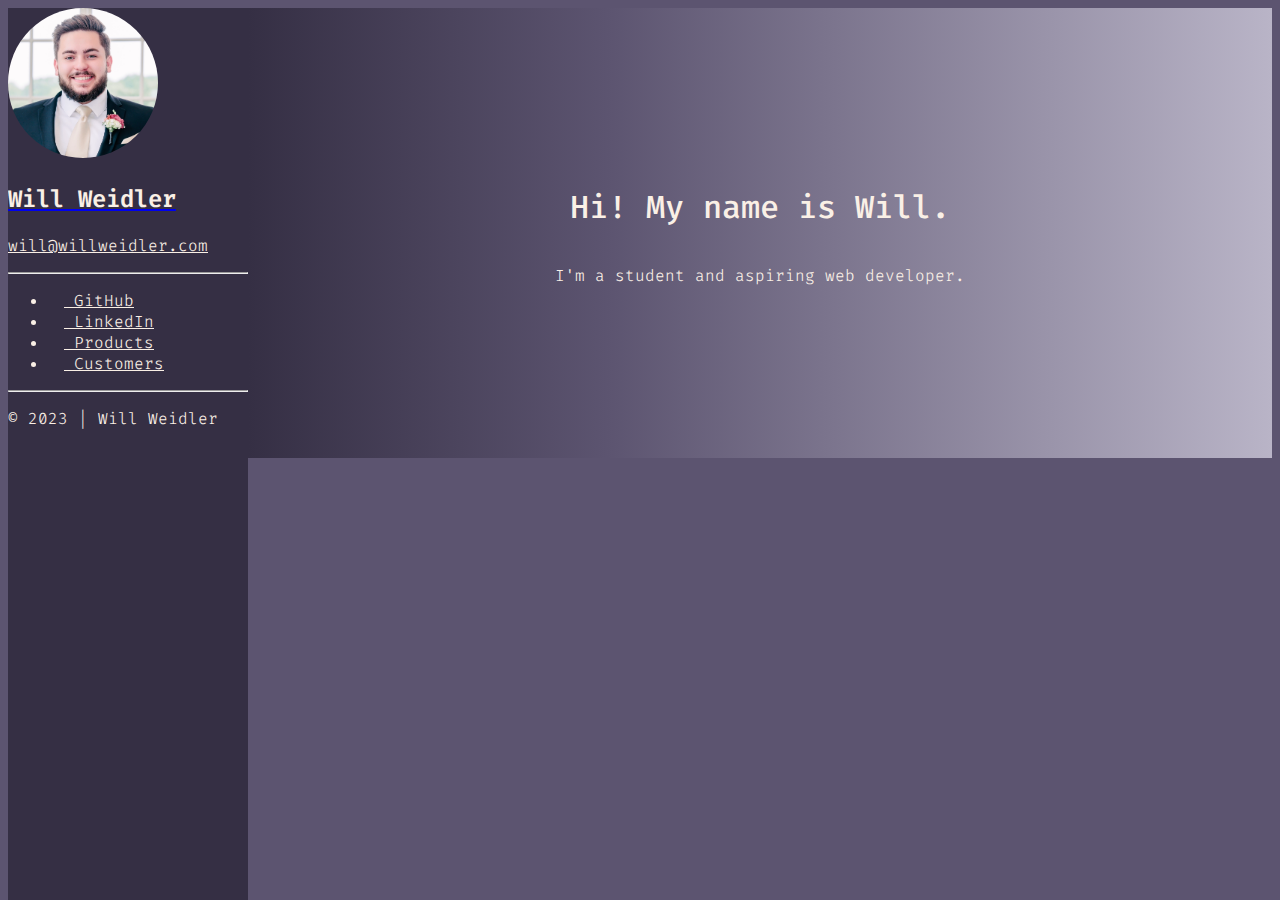
==== index.html @ bd22d5de "it's looking good" ====
<!DOCTYPE html>
<html>
  <head>
    <meta charset="utf-8" />
    <meta http-equiv="X-UA-Compatible" content="IE=edge" />
    <title>Will Weidler - Student</title>
    <meta name="description" content="" />
    <meta name="viewport" content="width=device-width, initial-scale=1" />
    <link
      href="https://cdn.jsdelivr.net/npm/bootstrap@5.3.2/dist/css/bootstrap.min.css"
      rel="stylesheet"
      integrity="sha384-T3c6CoIi6uLrA9TneNEoa7RxnatzjcDSCmG1MXxSR1GAsXEV/Dwwykc2MPK8M2HN"
      crossorigin="anonymous"
    />
    <link rel="preconnect" href="https://fonts.googleapis.com" />
    <link rel="preconnect" href="https://fonts.gstatic.com" crossorigin />
    <link
      href="https://fonts.googleapis.com/css2?family=Fira+Code:wght@300;400;500;600;700&display=swap"
      rel="stylesheet"
    />
    <link href="style.css" rel="stylesheet" />
  </head>
  <body>
    <!--Sidebar-->
    <div
      class="sidebar d-flex flex-column flex-shrink-0 p-3 bg-light"
      style="width: 240px; height: 100vh"
    >
      <a
        href="/"
        class="d-flex flex-column align-items-center mb-md-0 me-md-auto link-dark text-decoration-none"
      >
        <div class="text-center">
          <img
            class="profilepic mb-2"
            src="./assets/IMG_6729 2.jpg"
            width="100"
            height="100"
          />
          <h2 class="sidebar-text" style="font-weight: 600">Will Weidler</h2>
          <a
            class="sidebar-text flex-column align-items-center mb-md-0 me-md-auto link-dark text-decoration-underline"
            href="mailto:will@willweidler.com"
          >
            <p class="mb-0">will@willweidler.com</p>
          </a>
        </div>
      </a>
      <hr />
      <ul class="nav nav-pills flex-column mb-auto">
        <li>
          <a href="#" class="nav-link link-dark">
            <svg class="bi" width="16" height="16">
              <use xlink:href="#speedometer2"></use>
            </svg>
            GitHub
          </a>
        </li>
        <li>
          <a href="#" class="nav-link link-dark">
            <svg class="bi" width="16" height="16">
              <use xlink:href="#table"></use>
            </svg>
            LinkedIn
          </a>
        </li>
        <li>
          <a href="#" class="nav-link link-dark">
            <svg class="bi" width="16" height="16">
              <use xlink:href="#grid"></use>
            </svg>
            Products
          </a>
        </li>
        <li>
          <a href="#" class="nav-link link-dark">
            <svg class="bi" width="16" height="16">
              <use xlink:href="#people-circle"></use>
            </svg>
            Customers
          </a>
        </li>
      </ul>
      <hr />
      <p>© 2023 | Will Weidler</p>
    </div>

    <!--Hero-->
    <div class="px-4 py-5 text-center content hero">
      <h1 class="display-5 fw-bold text-body-emphasis heading">
        Hi! My name is Will.
      </h1>
      <div class="col-lg-6 mx-auto">
        <p class="lead mb-4">I'm a student and aspiring web developer.</p>
      </div>
    </div>
  </body>
  <script
    src="https://cdn.jsdelivr.net/npm/bootstrap@5.3.2/dist/js/bootstrap.bundle.min.js"
    integrity="sha384-C6RzsynM9kWDrMNeT87bh95OGNyZPhcTNXj1NW7RuBCsyN/o0jlpcV8Qyq46cDfL"
    crossorigin="anonymous"
  ></script>
</html>
---- style.css ----
body {
  background-color: #5c5470 !important;
  display: flex;
  font-family: Fira Code, monospace;
  font-weight: 100 !important;
  color: #faf0e6 !important;
}
/* Adjust the margin for your main content */
.content {
  margin-left: 240px; /* Should match the width of the sidebar */
}

h2 {
  font-size: x-large;
}
.sidebar {
  background-color: #352f44 !important;
  color: #faf0e6;
  width: 240px; /* Set a fixed initial width for the sidebar */
  min-height: 100vh; /* Make the sidebar at least as tall as the viewport */
  position: fixed;
}
.sidebar-text {
  color: #faf0e6 !important;
  font-family: Fira Code, monospace;
}
.sidebar-text:hover {
  color: #b9b4c7 !important;
}
.sidebar li {
  font-weight: 100;
}
.nav-link {
  color: #faf0e6 !important;
}
.nav-link:hover {
  color: #b9b4c7 !important;
}
.nav-item {
  color: #b9b4c7;
}
.profilepic {
  border-radius: 50%;
  width: 150px;
  height: 150px;
  object-fit: cover;
  object-position: 100% 0;
  text-align: center;
}
.hero {
  flex-grow: 1; /* Allow the hero section to grow and take remaining space */
  background: rgb(53, 47, 68);
  background: linear-gradient(
    90deg,
    rgba(53, 47, 68, 1) 0%,
    rgba(92, 84, 112, 1) 35%,
    rgba(185, 180, 199, 1) 100%
  );
  height: 50vh;
  display: flex;
  flex-direction: column;
  align-items: center;
  justify-content: center;
  text-align: center; /* Optional for centering text within the box */
}
.heading {
  color: #faf0e6 !important;
  font-weight: 500 !important;
}
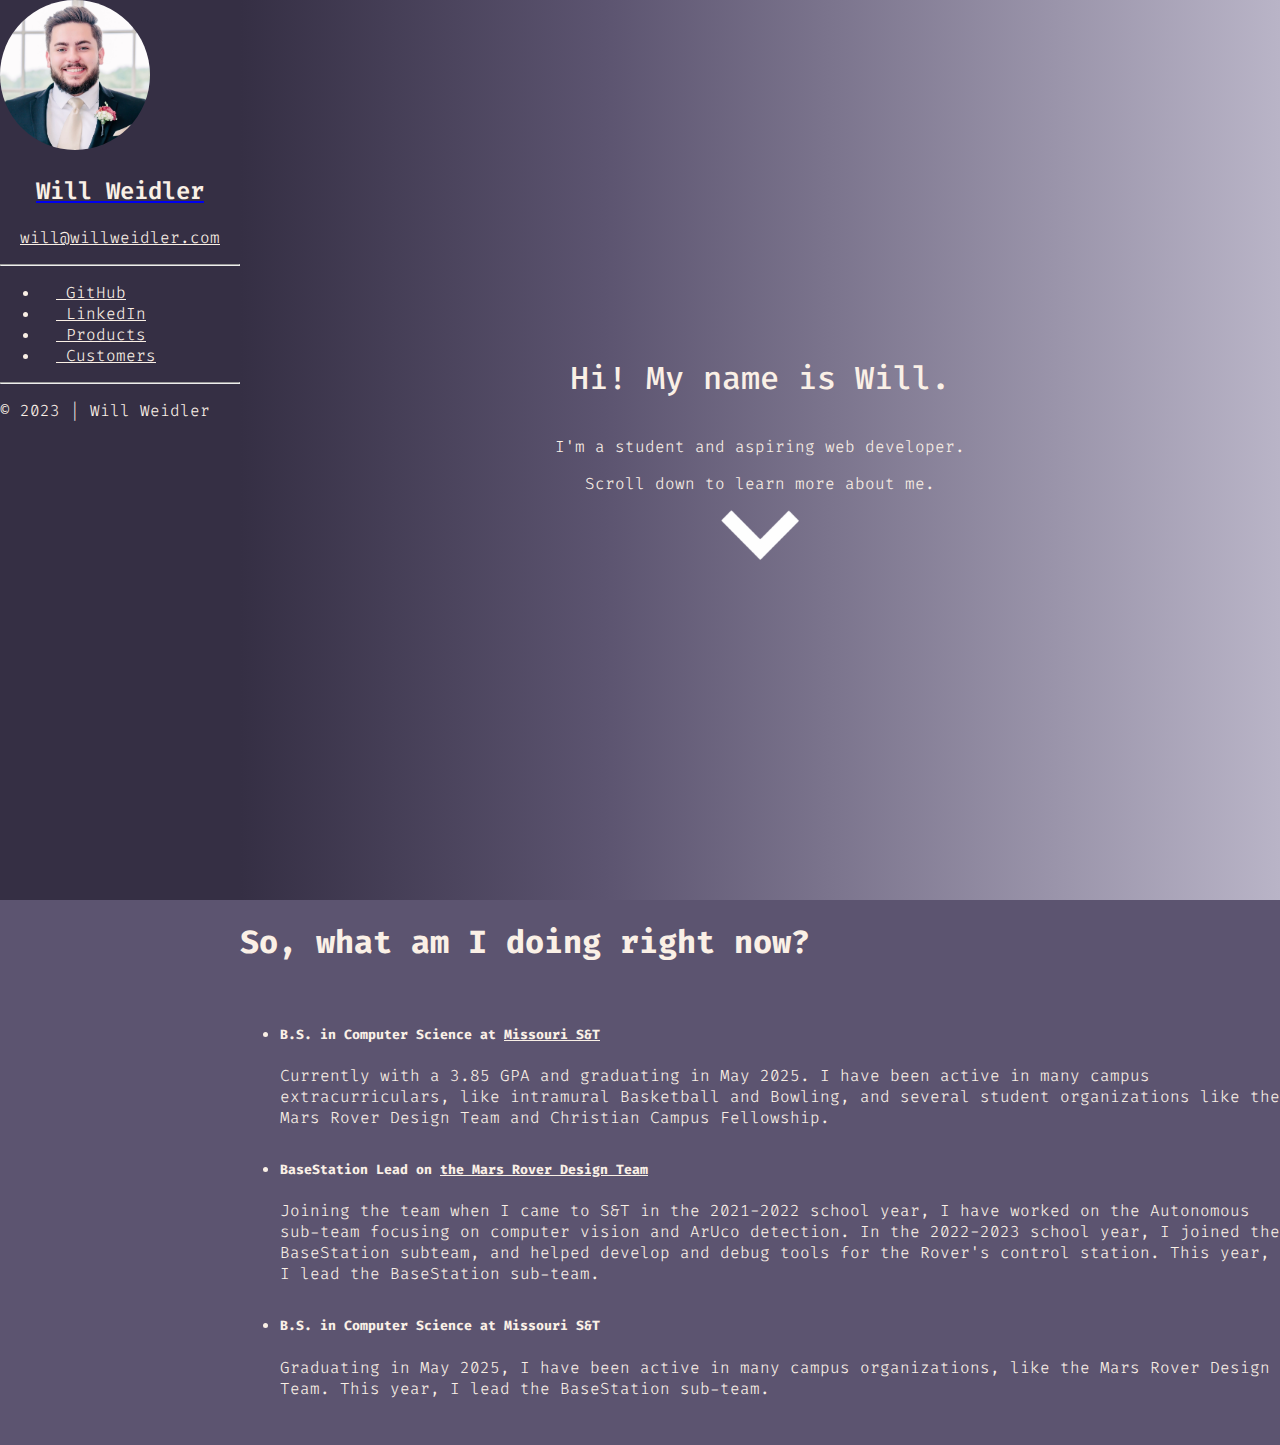
==== commit 6c1368ab: "progress" ====
--- a/index.html
+++ b/index.html
@@ -23,8 +23,7 @@
   <body>
     <!--Sidebar-->
     <div
-      class="sidebar d-flex flex-column flex-shrink-0 p-3 bg-light"
-      style="width: 240px; height: 100vh"
+      class="sidebar d-flex flex-column flex-shrink-0 p-3 bg-light border-end"
     >
       <a
         href="/"
@@ -37,9 +36,9 @@
             width="100"
             height="100"
           />
-          <h2 class="sidebar-text" style="font-weight: 600">Will Weidler</h2>
+          <h2 class="sidebar-info" style="font-weight: 600">Will Weidler</h2>
           <a
-            class="sidebar-text flex-column align-items-center mb-md-0 me-md-auto link-dark text-decoration-underline"
+            class="sidebar-info flex-column align-items-center mb-md-0 me-md-auto link-dark text-decoration-underline"
             href="mailto:will@willweidler.com"
           >
             <p class="mb-0">will@willweidler.com</p>
@@ -84,14 +83,72 @@
       <hr />
       <p>© 2023 | Will Weidler</p>
     </div>
+    <div>
+      <!--Hero-->
+      <div class="px-4 py-5 text-center content hero">
+        <h1 class="display-5 fw-bold text-body-emphasis heading">
+          Hi! My name is Will.
+        </h1>
+        <div class="col-lg-6 mx-auto">
+          <p class="lead mb-4">I'm a student and aspiring web developer.</p>
+          <p>Scroll down to learn more about me.</p>
+          <img src="./assets/arrow down.png" height="50" />
+        </div>
+      </div>
 
-    <!--Hero-->
-    <div class="px-4 py-5 text-center content hero">
-      <h1 class="display-5 fw-bold text-body-emphasis heading">
-        Hi! My name is Will.
-      </h1>
-      <div class="col-lg-6 mx-auto">
-        <p class="lead mb-4">I'm a student and aspiring web developer.</p>
+      <!--Jumbotron-->
+      <div class="px-4 py-0 text-center content jumbotron">
+        <div class="container py-5">
+          <h1 class="text-body-emphasis sidebar-text my-3">
+            So, what am I doing right now?
+          </h1>
+          <ul class="job-list mt-0">
+            <li>
+              <h5>
+                B.S. in Computer Science at
+                <a
+                  href="https://www.mst.edu"
+                  class="nav-link link-dark link-text"
+                  style="text-decoration: underline #faf0e6 !important"
+                  >Missouri S&T</a
+                >
+              </h5>
+              <p>
+                Currently with a 3.85 GPA and graduating in May 2025. I have
+                been active in many campus extracurriculars, like intramural
+                Basketball and Bowling, and several student organizations like
+                the Mars Rover Design Team and Christian Campus Fellowship.
+              </p>
+            </li>
+            <li>
+              <h5>
+                BaseStation Lead on
+                <a
+                  href="https://marsrover.mst.edu"
+                  class="nav-link link-dark link-text"
+                  style="text-decoration: underline #faf0e6 !important"
+                  >the Mars Rover Design Team</a
+                >
+              </h5>
+              <p>
+                Joining the team when I came to S&T in the 2021-2022 school
+                year, I have worked on the Autonomous sub-team focusing on
+                computer vision and ArUco detection. In the 2022-2023 school
+                year, I joined the BaseStation subteam, and helped develop and
+                debug tools for the Rover's control station. This year, I lead
+                the BaseStation sub-team.
+              </p>
+            </li>
+            <li>
+              <h5>B.S. in Computer Science at Missouri S&T</h5>
+              <p>
+                Graduating in May 2025, I have been active in many campus
+                organizations, like the Mars Rover Design Team. This year, I
+                lead the BaseStation sub-team.
+              </p>
+            </li>
+          </ul>
+        </div>
       </div>
     </div>
   </body>
--- a/style.css
+++ b/style.css
@@ -1,31 +1,53 @@
 body {
   background-color: #5c5470 !important;
   display: flex;
-  font-family: Fira Code, monospace;
+  font-family: "Fira Code", monospace;
   font-weight: 100 !important;
   color: #faf0e6 !important;
+  margin: 0; /* Remove default body margin */
+  padding: 0; /* Remove default body padding */
 }
 /* Adjust the margin for your main content */
 .content {
-  margin-left: 240px; /* Should match the width of the sidebar */
+  flex-grow: 1;
+  color: #faf0e6;
+  text-align: center;
+  margin-left: 240px; /* Match the width of the sidebar */
+  width: calc(100vw - 240px);
 }
-
+.container {
+  margin-left: 0;
+}
 h2 {
   font-size: x-large;
 }
 .sidebar {
   background-color: #352f44 !important;
   color: #faf0e6;
-  width: 240px; /* Set a fixed initial width for the sidebar */
-  min-height: 100vh; /* Make the sidebar at least as tall as the viewport */
+  width: 240px;
+  min-height: 100vh;
   position: fixed;
+}
+.sidebar-info {
+  color: #faf0e6 !important;
+  font-family: Fira Code, monospace;
+  text-align: center !important;
 }
 .sidebar-text {
   color: #faf0e6 !important;
   font-family: Fira Code, monospace;
+  text-align: left !important;
 }
-.sidebar-text:hover {
-  color: #b9b4c7 !important;
+.paragraph-text {
+  color: #faf0e6 !important;
+  font-family: Fira Code, monospace;
+  text-align: left !important;
+}
+.link-text {
+  color: #faf0e6 !important;
+  font-family: Fira Code, monospace;
+  text-align: left !important;
+  display: inline;
 }
 .sidebar li {
   font-weight: 100;
@@ -56,7 +78,7 @@
     rgba(92, 84, 112, 1) 35%,
     rgba(185, 180, 199, 1) 100%
   );
-  height: 50vh;
+  height: 100vh;
   display: flex;
   flex-direction: column;
   align-items: center;
@@ -67,3 +89,12 @@
   color: #faf0e6 !important;
   font-weight: 500 !important;
 }
+.job-list {
+  margin-left: auto;
+  display: inline-block;
+  font-family: Fira Code, monospace;
+  text-align: left !important;
+}
+.job-list > li {
+  margin-bottom: 3%;
+}
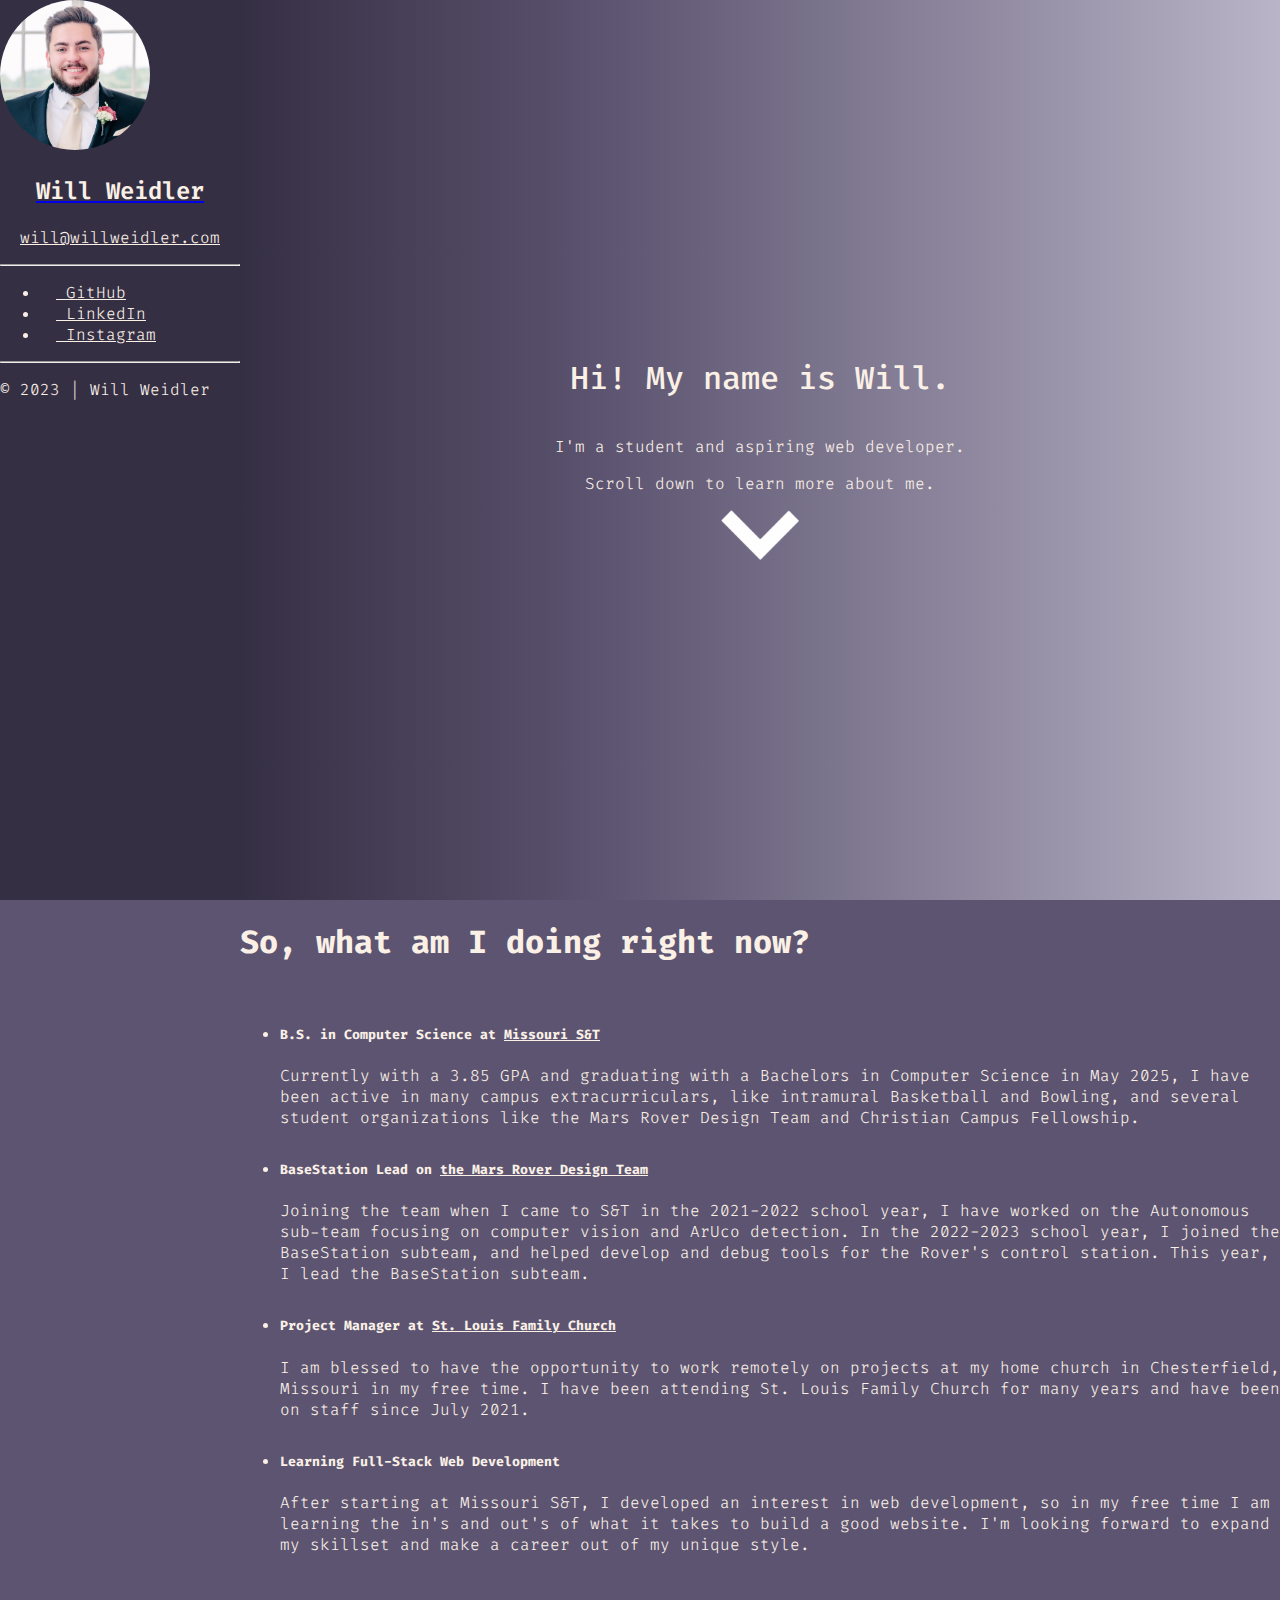
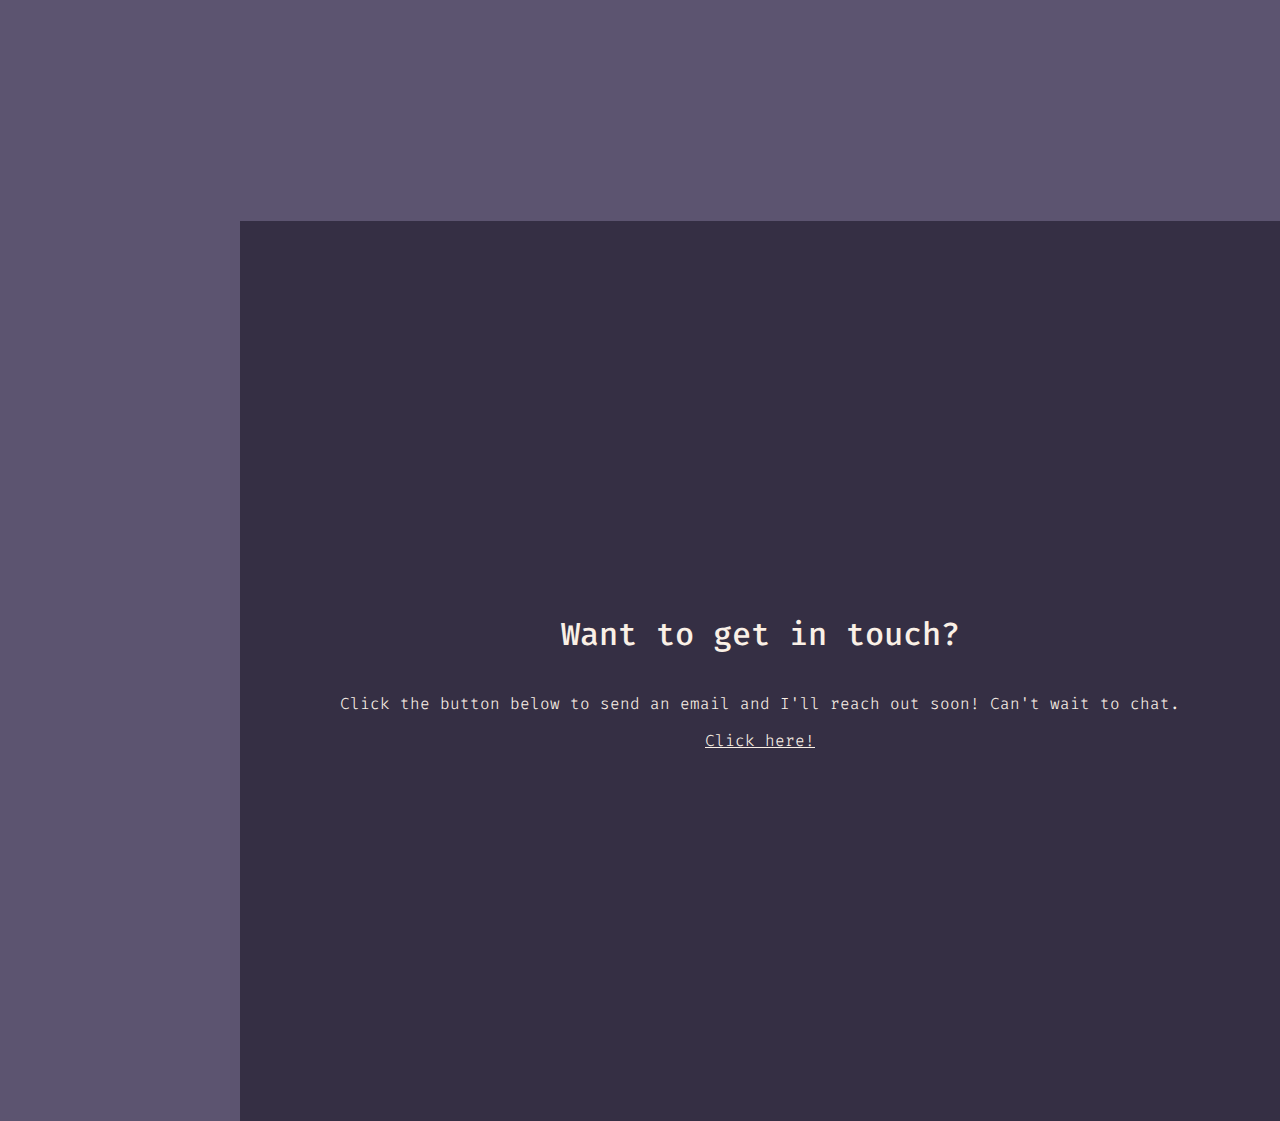
==== commit 79a6e8e3: "finished" ====
--- a/index.html
+++ b/index.html
@@ -48,35 +48,24 @@
       <hr />
       <ul class="nav nav-pills flex-column mb-auto">
         <li>
-          <a href="#" class="nav-link link-dark">
+          <a href="https://github.com/wiidler" class="nav-link link-dark">
             <svg class="bi" width="16" height="16">
-              <use xlink:href="#speedometer2"></use>
             </svg>
             GitHub
           </a>
         </li>
         <li>
-          <a href="#" class="nav-link link-dark">
+          <a href="https://www.linkedin.com/in/william-weidler/" class="nav-link link-dark">
             <svg class="bi" width="16" height="16">
-              <use xlink:href="#table"></use>
             </svg>
             LinkedIn
           </a>
         </li>
         <li>
-          <a href="#" class="nav-link link-dark">
+          <a href="https://www.instagram.com/will.weidler" class="nav-link link-dark">
             <svg class="bi" width="16" height="16">
-              <use xlink:href="#grid"></use>
             </svg>
-            Products
-          </a>
-        </li>
-        <li>
-          <a href="#" class="nav-link link-dark">
-            <svg class="bi" width="16" height="16">
-              <use xlink:href="#people-circle"></use>
-            </svg>
-            Customers
+            Instagram
           </a>
         </li>
       </ul>
@@ -96,8 +85,8 @@
         </div>
       </div>
 
-      <!--Jumbotron-->
-      <div class="px-4 py-0 text-center content jumbotron">
+      <!-- Jumbotron -->
+      <div class="px-4 py-0 text-center content jumbotron d-flex align-items-center">
         <div class="container py-5">
           <h1 class="text-body-emphasis sidebar-text my-3">
             So, what am I doing right now?
@@ -114,7 +103,7 @@
                 >
               </h5>
               <p>
-                Currently with a 3.85 GPA and graduating in May 2025. I have
+                Currently with a 3.85 GPA and graduating with a Bachelors in Computer Science in May 2025, I have
                 been active in many campus extracurriculars, like intramural
                 Basketball and Bowling, and several student organizations like
                 the Mars Rover Design Team and Christian Campus Fellowship.
@@ -136,21 +125,47 @@
                 computer vision and ArUco detection. In the 2022-2023 school
                 year, I joined the BaseStation subteam, and helped develop and
                 debug tools for the Rover's control station. This year, I lead
-                the BaseStation sub-team.
+                the BaseStation subteam.
               </p>
             </li>
             <li>
-              <h5>B.S. in Computer Science at Missouri S&T</h5>
+              <h5>Project Manager at 
+                <a
+                href="https://www.slfc.org"
+                class="nav-link link-dark link-text"
+                style="text-decoration: underline #faf0e6 !important"
+                >St. Louis Family Church
+                </a></h5>
               <p>
-                Graduating in May 2025, I have been active in many campus
-                organizations, like the Mars Rover Design Team. This year, I
-                lead the BaseStation sub-team.
+                I am blessed to have the opportunity to work remotely on
+                projects at my home church in Chesterfield, Missouri in my free
+                time. I have been attending St. Louis Family Church for many
+                years and have been on staff since July 2021.
+              </p>
+            </li>
+            <li>
+              <h5>Learning Full-Stack Web Development</h5>
+              <p>
+                After starting at Missouri S&T, I developed an interest in web development, so in my free time I am learning the in's and out's of what it takes to build a good website. I'm looking forward to expand my skillset and make a career out of my unique style.
               </p>
             </li>
           </ul>
         </div>
       </div>
+    
+
+    <!--Hero 2-->
+    <div class="px-4 py-5 text-center content hero hero2">
+      <h1 class="display-5 fw-bold text-body-emphasis heading">Want to get in touch?</h1>
+      <div class="col-lg-6 mx-auto">
+        <p class="lead mb-4">Click the button below to send an email and I'll reach out soon! Can't wait to chat.</p>
+        <div class="d-grid gap-2 d-sm-flex justify-content-sm-center">
+          <a type="button" class="btn btn-outline-secondary btn-lg px-4 contact-button" href="mailto:contact@willweidler.com">Click here!</a>
+        </div>
+      </div>
     </div>
+    </div>  
+  </div>
   </body>
   <script
     src="https://cdn.jsdelivr.net/npm/bootstrap@5.3.2/dist/js/bootstrap.bundle.min.js"
--- a/style.css
+++ b/style.css
@@ -14,6 +14,7 @@
   text-align: center;
   margin-left: 240px; /* Match the width of the sidebar */
   width: calc(100vw - 240px);
+  height: 100vh;
 }
 .container {
   margin-left: 0;
@@ -98,3 +99,16 @@
 .job-list > li {
   margin-bottom: 3%;
 }
+
+.hero2 {
+  background: #352f44 !important;
+}
+.contact-button {
+  border-color: #faf0e6;
+  color: #faf0e6;
+}
+
+.contact-button:hover {
+  border-color: #faf0e6;
+  color: #faf0e6;
+}
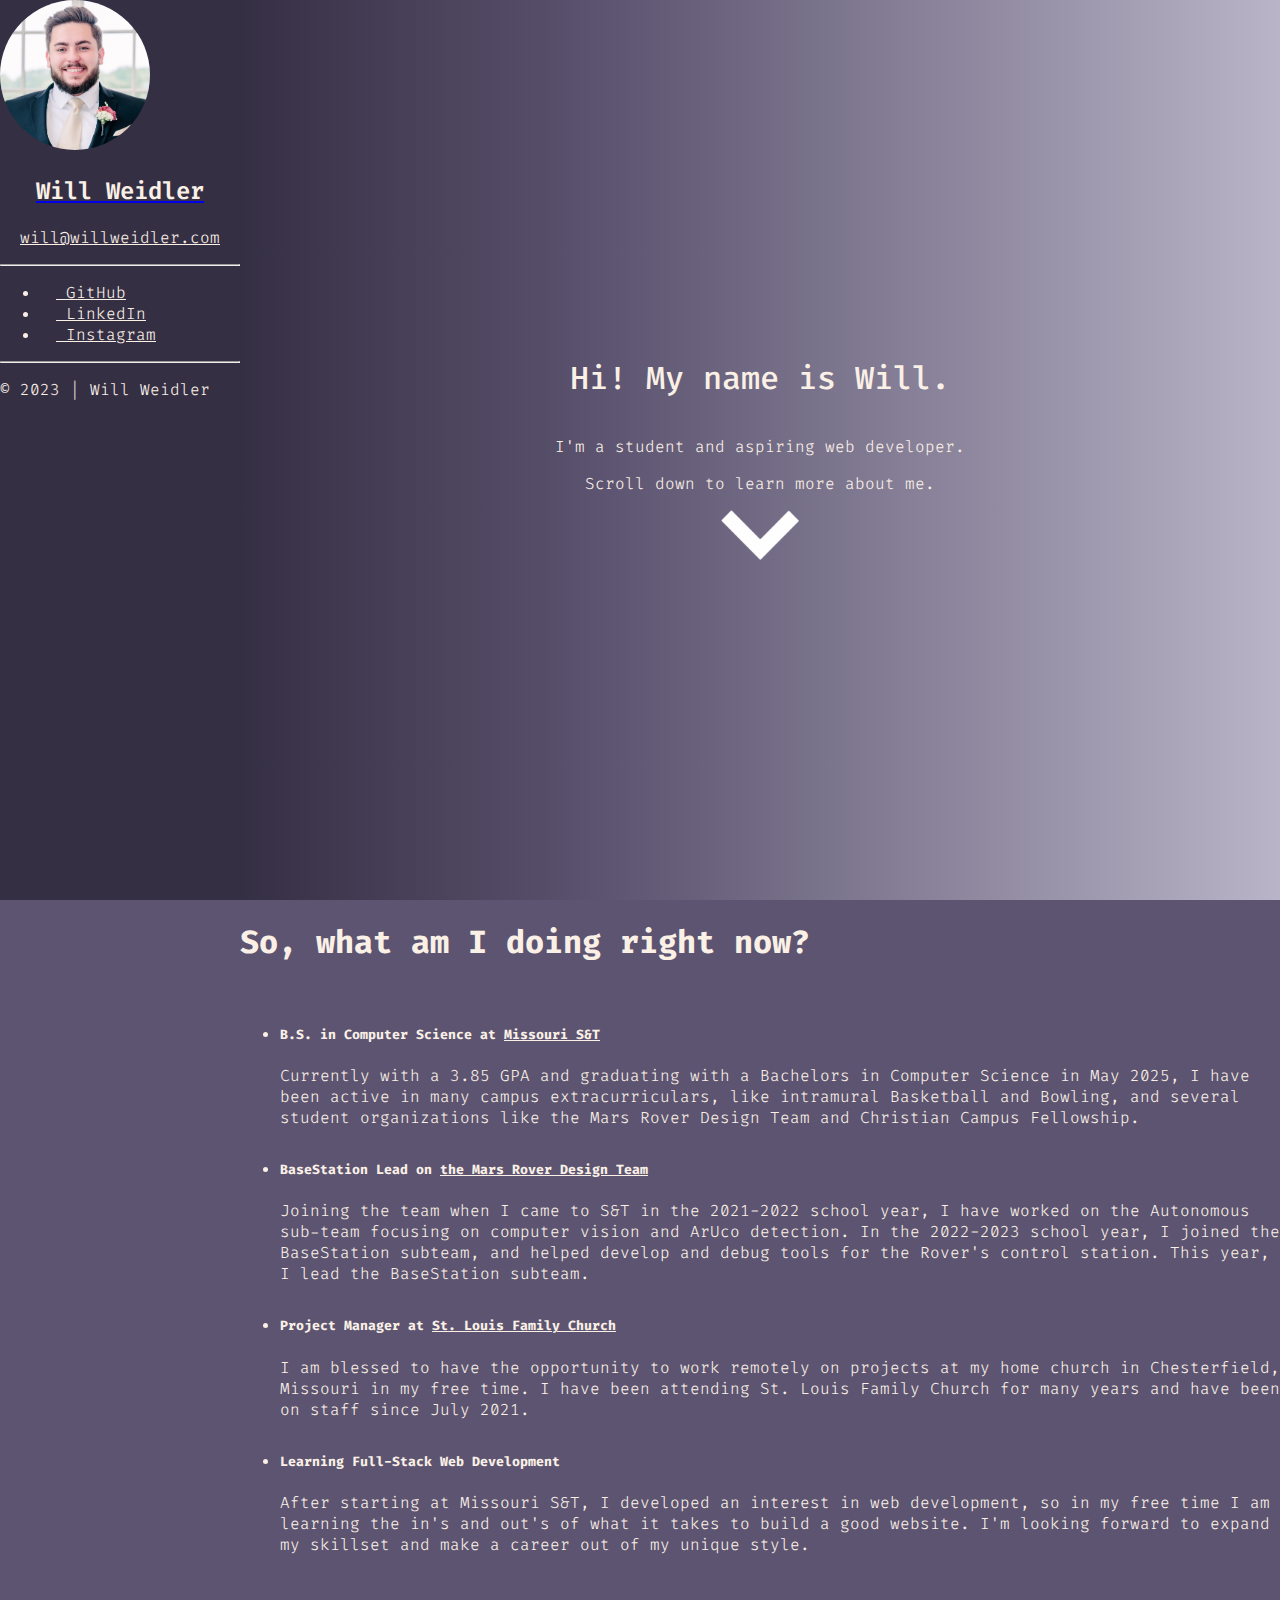
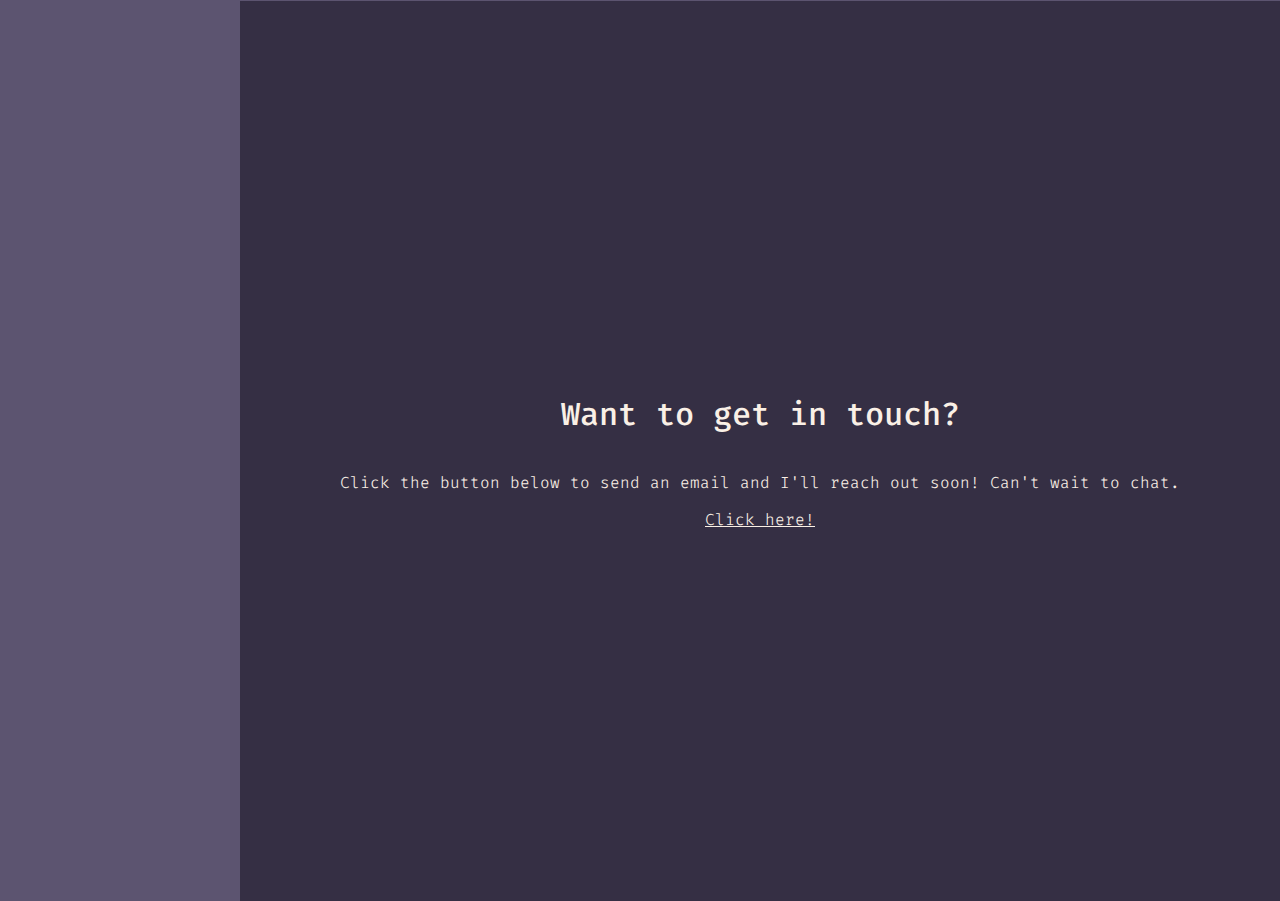
==== commit 45a1f348: "Still a bit empty, but fixes it for phones (?)" ====
--- a/index.html
+++ b/index.html
@@ -33,15 +33,14 @@
           <img
             class="profilepic mb-2"
             src="./assets/IMG_6729 2.jpg"
-            width="100"
-            height="100"
           />
           <h2 class="sidebar-info" style="font-weight: 600">Will Weidler</h2>
           <a
             class="sidebar-info flex-column align-items-center mb-md-0 me-md-auto link-dark text-decoration-underline"
             href="mailto:will@willweidler.com"
           >
-            <p class="mb-0">will@willweidler.com</p>
+            <p class="mb-0 email-big">will@willweidler.com</p>
+            <p class="mb-0 email-small">Email Me!</p>
           </a>
         </div>
       </a>
@@ -70,7 +69,8 @@
         </li>
       </ul>
       <hr />
-      <p>© 2023 | Will Weidler</p>
+      <p class="copyright-big">© 2023 | Will Weidler</p>
+      <p class="copyright-small">© 2023</p>
     </div>
     <div>
       <!--Hero-->
--- a/style.css
+++ b/style.css
@@ -14,7 +14,6 @@
   text-align: center;
   margin-left: 240px; /* Match the width of the sidebar */
   width: calc(100vw - 240px);
-  height: 100vh;
 }
 .container {
   margin-left: 0;
@@ -39,6 +38,14 @@
   font-family: Fira Code, monospace;
   text-align: left !important;
 }
+.profilepic {
+  border-radius: 50%;
+  width: 150px;
+  height: 150px;
+  object-fit: cover;
+  object-position: 100% 0;
+  text-align: center;
+}
 .paragraph-text {
   color: #faf0e6 !important;
   font-family: Fira Code, monospace;
@@ -62,14 +69,7 @@
 .nav-item {
   color: #b9b4c7;
 }
-.profilepic {
-  border-radius: 50%;
-  width: 150px;
-  height: 150px;
-  object-fit: cover;
-  object-position: 100% 0;
-  text-align: center;
-}
+
 .hero {
   flex-grow: 1; /* Allow the hero section to grow and take remaining space */
   background: rgb(53, 47, 68);
@@ -112,3 +112,59 @@
   border-color: #faf0e6;
   color: #faf0e6;
 }
+.copyright-small {
+  display: none;
+}
+.email-small {
+  display: none;
+}
+
+@media (max-width: 991px) {
+  .content {
+    flex-grow: 1;
+    color: #faf0e6;
+    text-align: center;
+    margin-left: 100px; /* Match the width of the sidebar */
+    width: calc(100vw - 100px);
+  }
+  .profilepic {
+    border-radius: 50%;
+    width: 75px;
+    height: 75px;
+    object-fit: cover;
+    object-position: 100% 0;
+    text-align: center;
+  }
+  .sidebar {
+    background-color: #352f44 !important;
+    color: #faf0e6;
+    width: 100px;
+    min-height: 100vh;
+    position: fixed;
+  }
+  .email-big {
+    display: none;
+  }
+  .email-small {
+    font-size: medium;
+    display: block;
+  }
+  .sidebar-info {
+    color: #faf0e6 !important;
+    font-family: Fira Code, monospace;
+    text-align: center !important;
+    font-size: medium;
+  }
+  .nav-link {
+    color: #faf0e6 !important;
+    font-size: small;
+    padding: 0;
+  }
+  .copyright-big {
+    display: none;
+  }
+  .copyright-small {
+    font-size: medium;
+    display: block;
+  }
+}
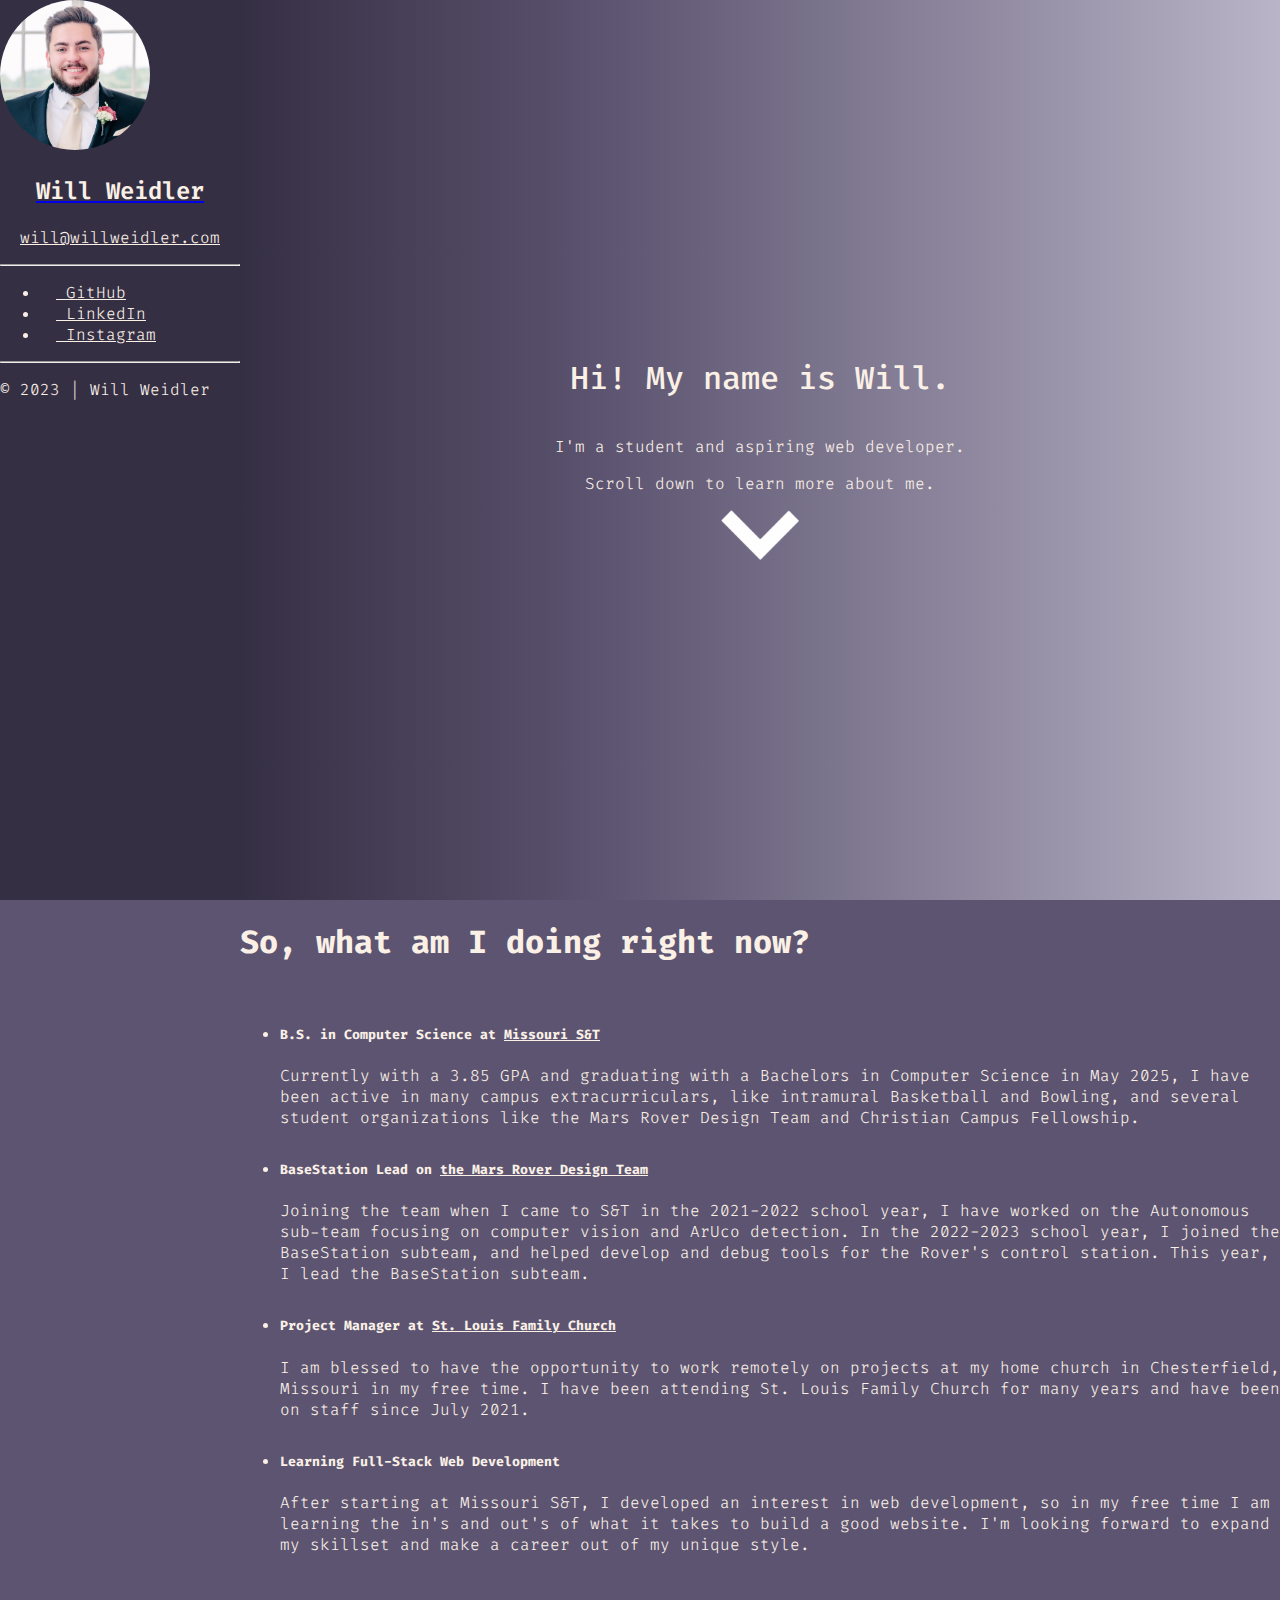
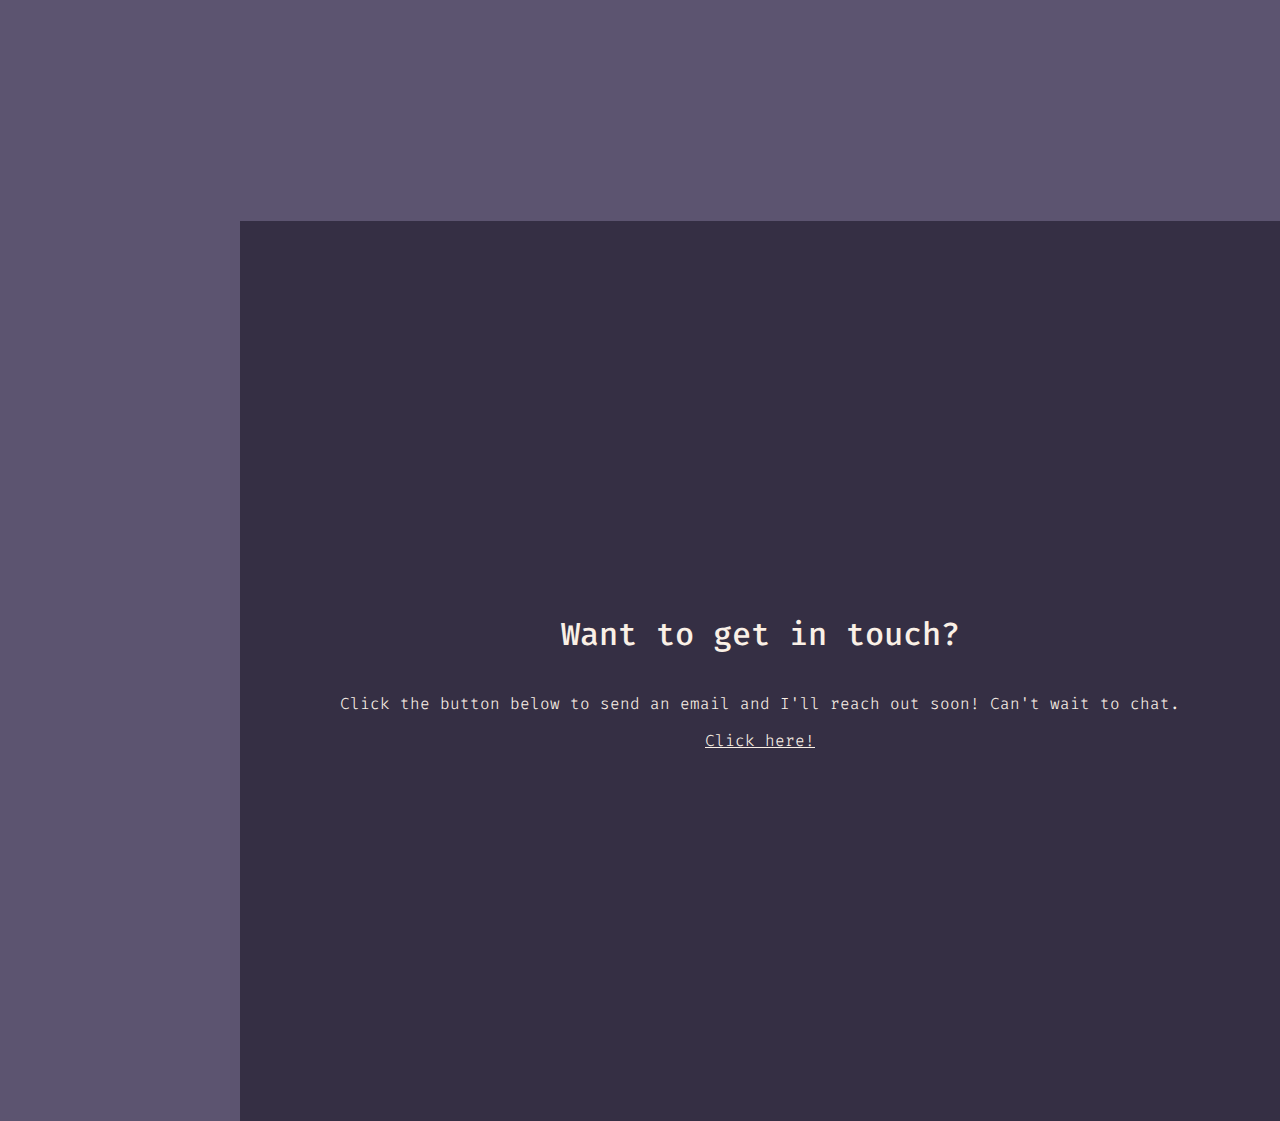
==== commit 2cda4523: "fixed mailto links" ====
--- a/index.html
+++ b/index.html
@@ -37,7 +37,7 @@
           <h2 class="sidebar-info" style="font-weight: 600">Will Weidler</h2>
           <a
             class="sidebar-info flex-column align-items-center mb-md-0 me-md-auto link-dark text-decoration-underline"
-            href="mailto:will@willweidler.com"
+            href="https://formspree.io/f/xrgnzrjr"
           >
             <p class="mb-0 email-big">will@willweidler.com</p>
             <p class="mb-0 email-small">Email Me!</p>
@@ -47,21 +47,21 @@
       <hr />
       <ul class="nav nav-pills flex-column mb-auto">
         <li>
-          <a href="https://github.com/wiidler" class="nav-link link-dark">
+          <a href="https://github.com/wiidler" class="sidebar-item nav-link link-dark">
             <svg class="bi" width="16" height="16">
             </svg>
             GitHub
           </a>
         </li>
         <li>
-          <a href="https://www.linkedin.com/in/william-weidler/" class="nav-link link-dark">
+          <a href="https://www.linkedin.com/in/william-weidler/" class="sidebar-item nav-link link-dark">
             <svg class="bi" width="16" height="16">
             </svg>
             LinkedIn
           </a>
         </li>
         <li>
-          <a href="https://www.instagram.com/will.weidler" class="nav-link link-dark">
+          <a href="https://www.instagram.com/will.weidler" class="sidebar-item nav-link link-dark">
             <svg class="bi" width="16" height="16">
             </svg>
             Instagram
@@ -160,7 +160,7 @@
       <div class="col-lg-6 mx-auto">
         <p class="lead mb-4">Click the button below to send an email and I'll reach out soon! Can't wait to chat.</p>
         <div class="d-grid gap-2 d-sm-flex justify-content-sm-center">
-          <a type="button" class="btn btn-outline-secondary btn-lg px-4 contact-button" href="mailto:contact@willweidler.com">Click here!</a>
+          <a type="button" class="btn btn-outline-secondary btn-lg px-4 contact-button" href="https://formspree.io/f/xwkgeayw">Click here!</a>
         </div>
       </div>
     </div>
--- a/style.css
+++ b/style.css
@@ -118,7 +118,11 @@
 .email-small {
   display: none;
 }
-
+@media (min-width: 992px) {
+  .content {
+    height: 100vh;
+  }
+}
 @media (max-width: 991px) {
   .content {
     flex-grow: 1;
@@ -155,7 +159,7 @@
     text-align: center !important;
     font-size: medium;
   }
-  .nav-link {
+  .sidebar-item.nav-link {
     color: #faf0e6 !important;
     font-size: small;
     padding: 0;
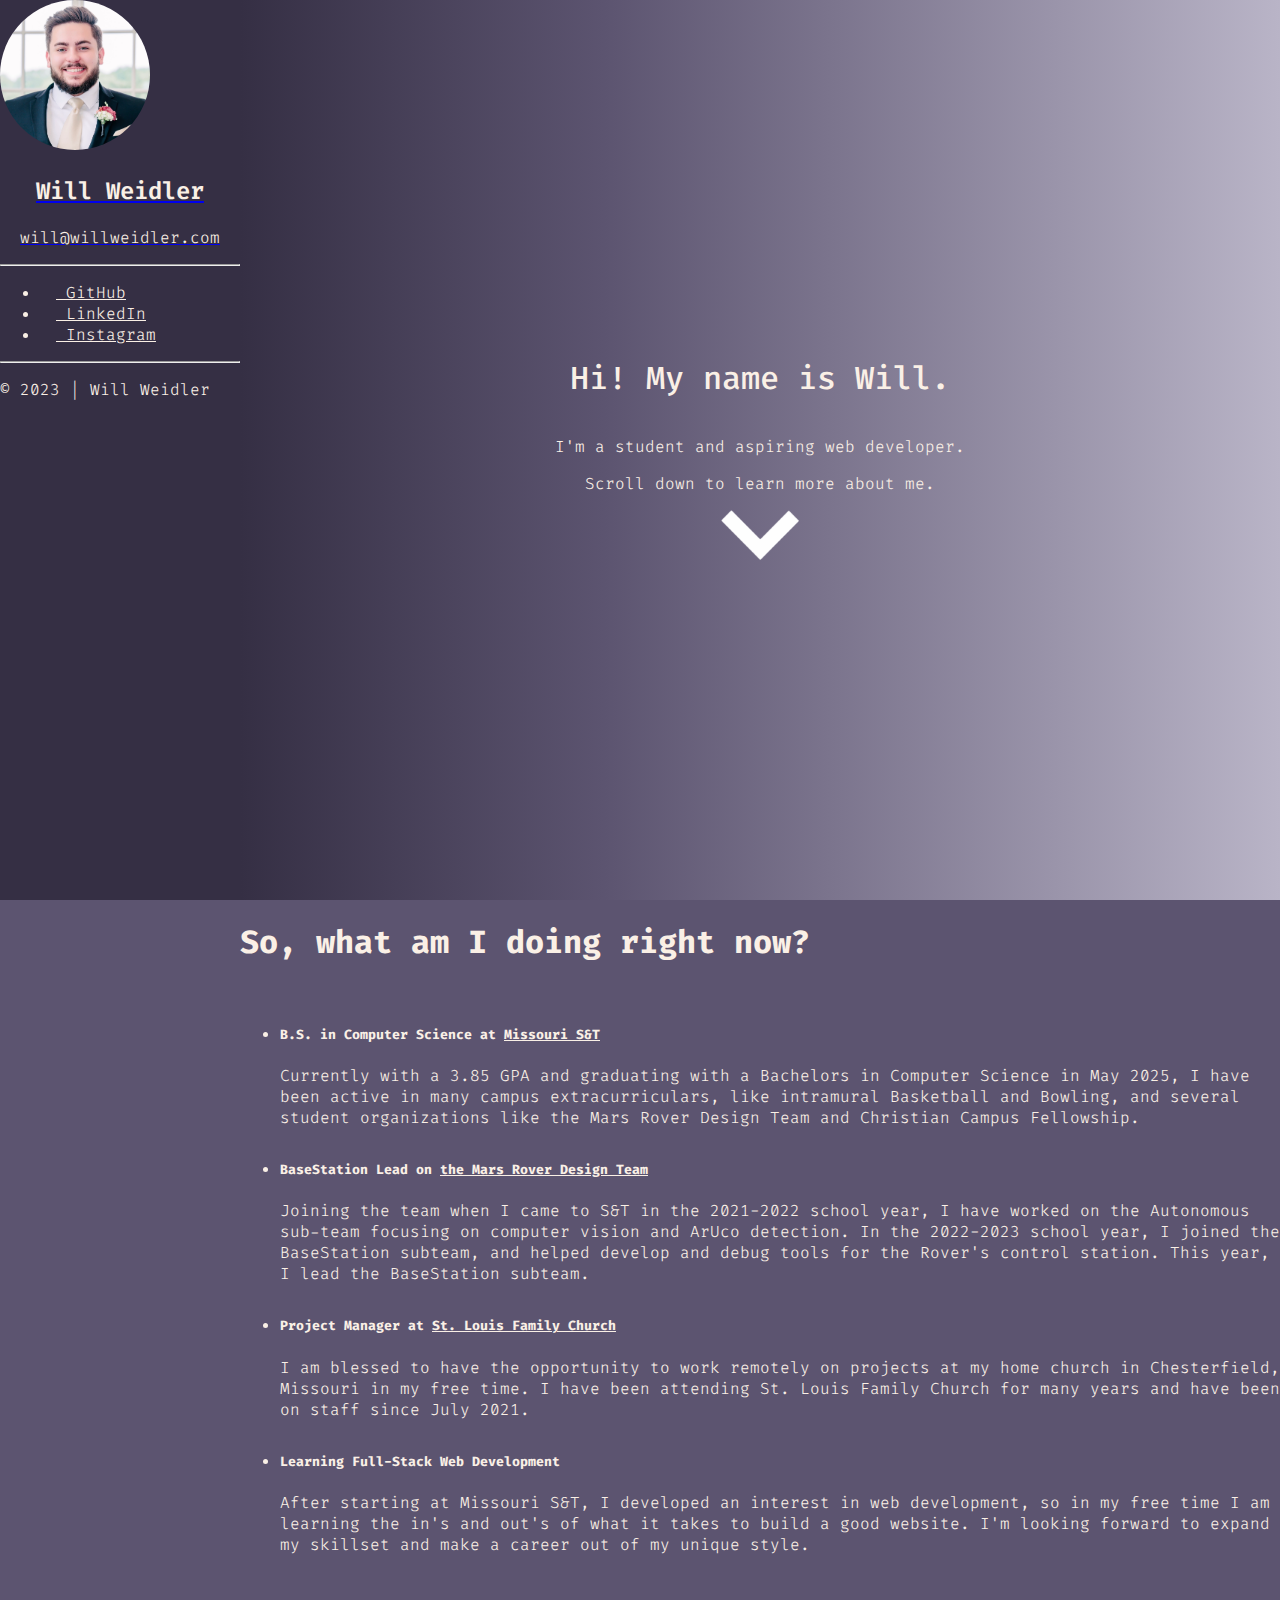
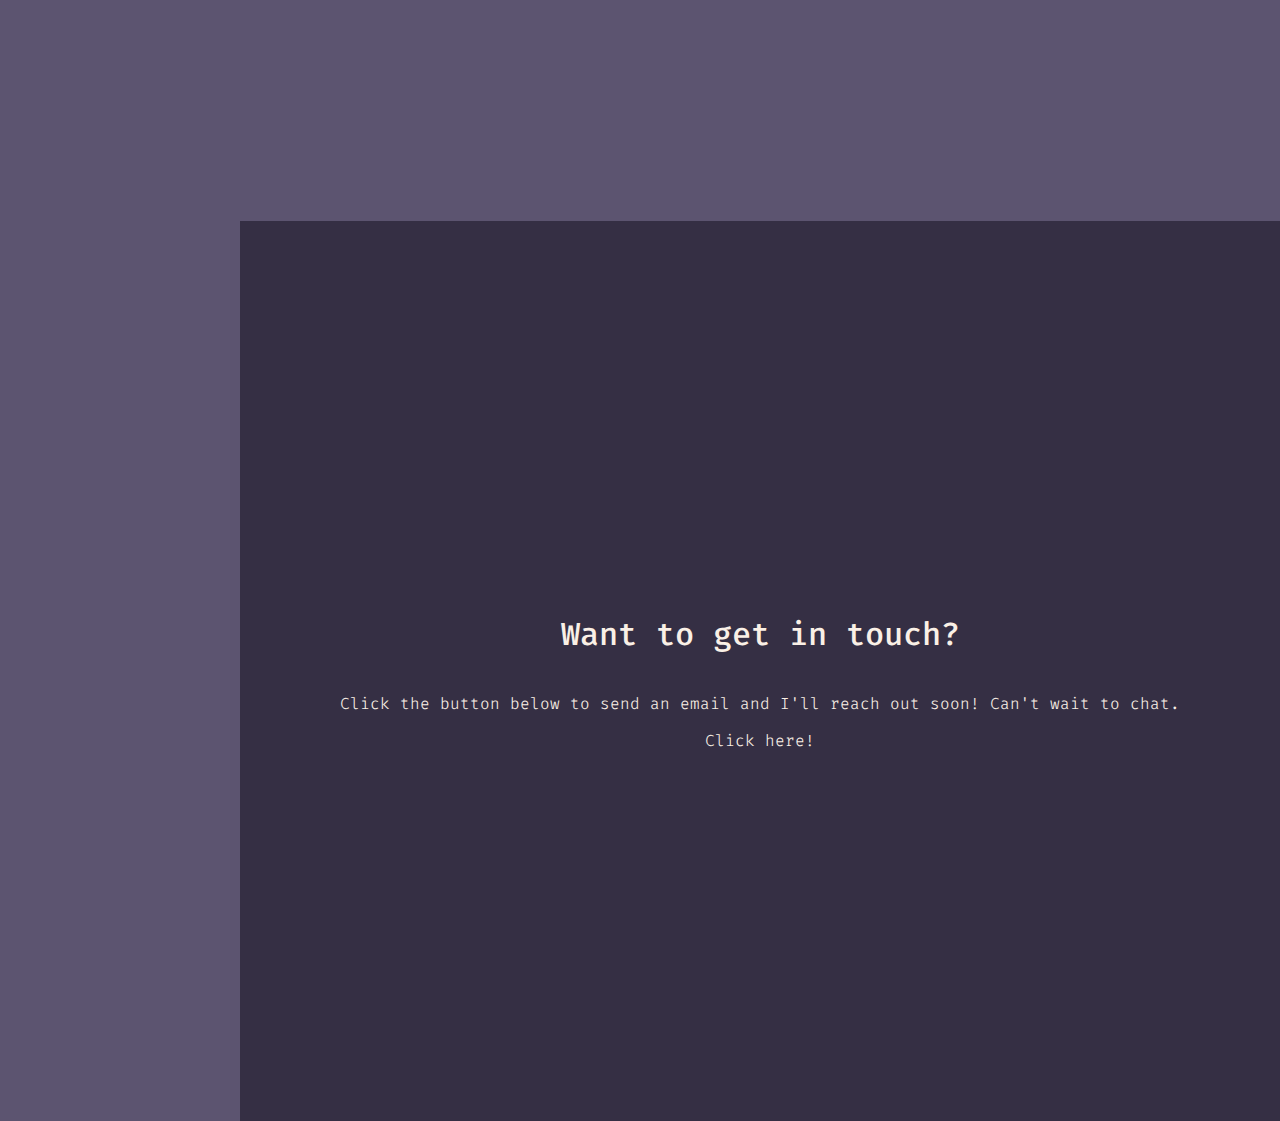
==== commit 05d2cfa7: "maybe fix? working with formspree" ====
--- a/index.html
+++ b/index.html
@@ -35,13 +35,12 @@
             src="./assets/IMG_6729 2.jpg"
           />
           <h2 class="sidebar-info" style="font-weight: 600">Will Weidler</h2>
-          <a
+          <form action="https://formspree.io/f/xrgnzrjr" method="POST"
             class="sidebar-info flex-column align-items-center mb-md-0 me-md-auto link-dark text-decoration-underline"
-            href="https://formspree.io/f/xrgnzrjr"
           >
             <p class="mb-0 email-big">will@willweidler.com</p>
             <p class="mb-0 email-small">Email Me!</p>
-          </a>
+        </form>
         </div>
       </a>
       <hr />
@@ -160,7 +159,8 @@
       <div class="col-lg-6 mx-auto">
         <p class="lead mb-4">Click the button below to send an email and I'll reach out soon! Can't wait to chat.</p>
         <div class="d-grid gap-2 d-sm-flex justify-content-sm-center">
-          <a type="button" class="btn btn-outline-secondary btn-lg px-4 contact-button" href="https://formspree.io/f/xwkgeayw">Click here!</a>
+          <form action="https://formspree.io/f/xwkgeayw"
+          method="POST" type="button" class="btn btn-outline-secondary btn-lg px-4 contact-button">Click here!</form>
         </div>
       </div>
     </div>
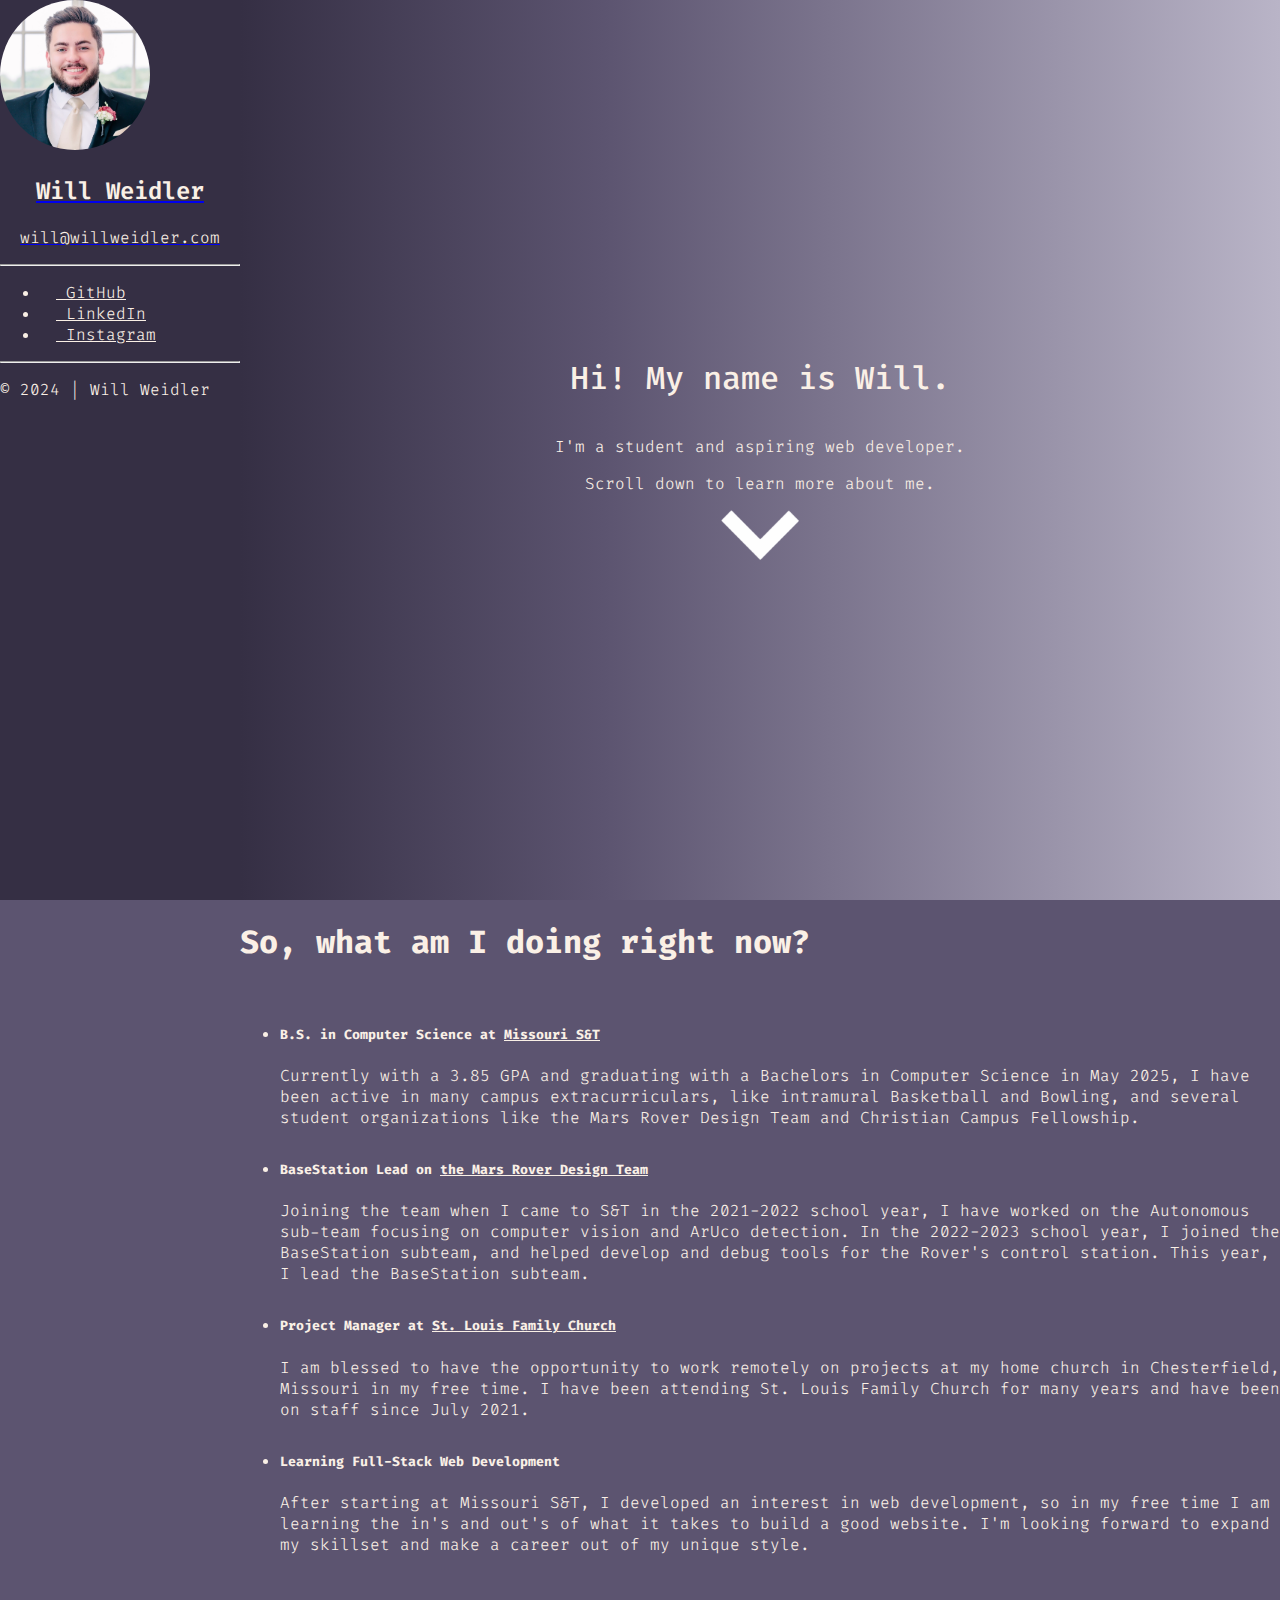
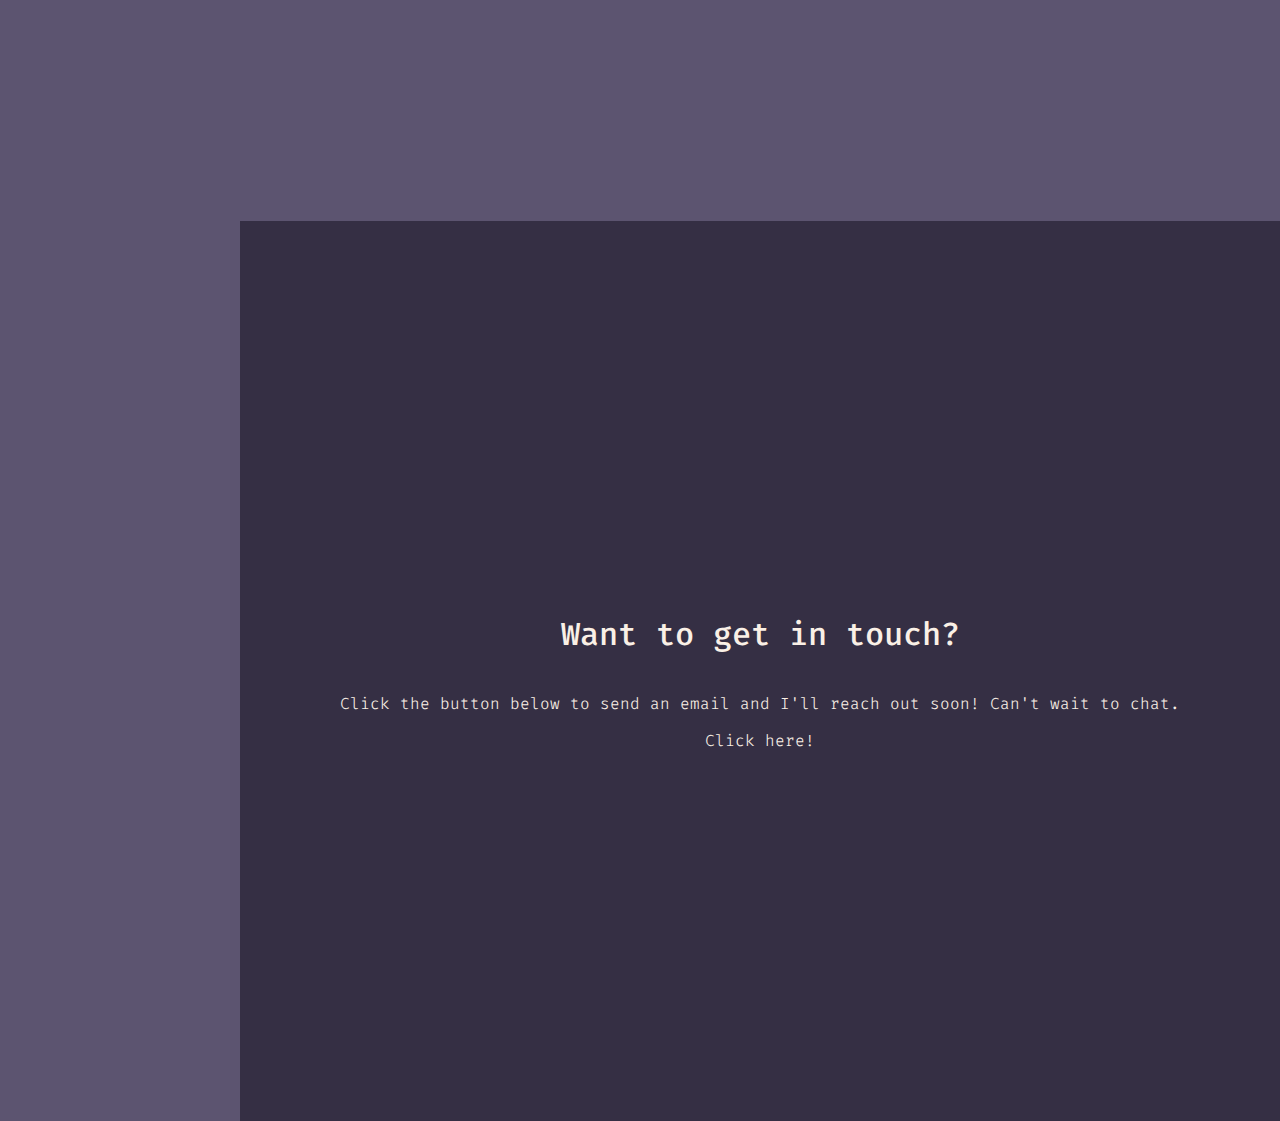
==== commit a2f526e4: "its 2024" ====
--- a/index.html
+++ b/index.html
@@ -68,7 +68,7 @@
         </li>
       </ul>
       <hr />
-      <p class="copyright-big">© 2023 | Will Weidler</p>
+      <p class="copyright-big">© 2024 | Will Weidler</p>
       <p class="copyright-small">© 2023</p>
     </div>
     <div>
